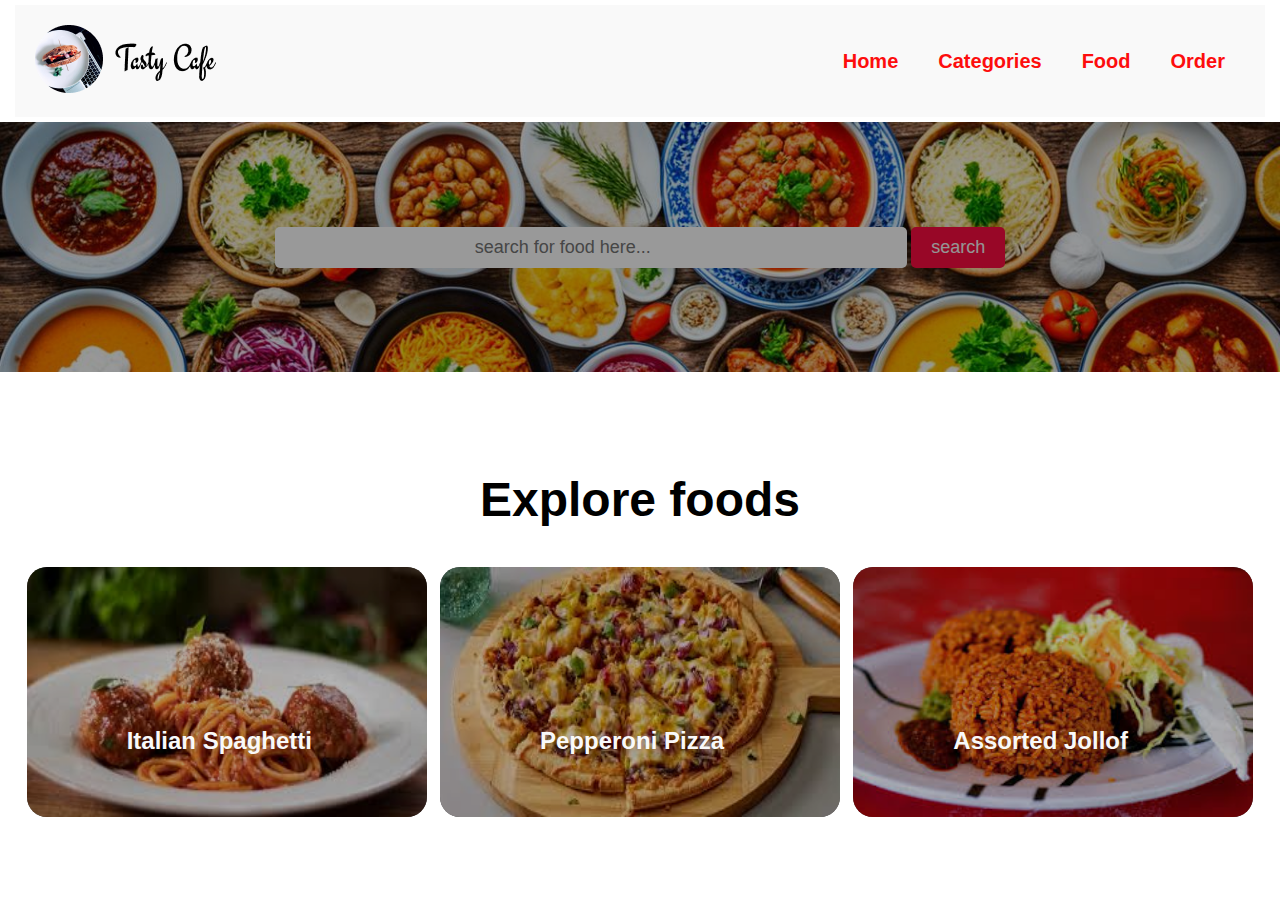
==== index.html @ e0eef6be "initial commit for food cafe website" ====
<!DOCTYPE html>
<html lang="en">
<head>
    <meta charset="UTF-8">
    <meta name="viewport" content="width=device-width, initial-scale=1.0">
    <link rel="stylesheet" href="./style.css">
    <title>Food Cafe</title>
</head>
<body>
    <!-- navbar starts here -->
     <section id="navbar">
        <div class="container">
            <div class="logo">
                <a href="">
                    <img src="./images/My_Logo.png" alt="">
                </a>
            </div>
            <div class="menu text-right">
                <ul>
                    <li><a href="./index.html">Home</a></li>
                    <li><a href="/categories.html">Categories</a></li>
                    <li><a href="">Food</a></li>
                    <li><a href="./order.html">Order</a></li>
                    
                </ul>
            </div>
        </div>
     </section>
     <!-- navbar ends here -->


    <!-- search section starts here -->
     <section id="search">
        <div class="container-search">
            <div>
                <input type="text" placeholder="search for food here..." class="search-bar">
                <input type="button" value="search" class="search-button">
            </div>
        </div>
     </section>
    <!-- search section starts here -->

    <!-- explore foods section starts here -->
     <section id="explore">
        <h1>Explore foods</h1>
        <div class="container-explore">
            <div class="food-div">
                <img src="./images/spaghetti.jpg" alt="">
                <h2>Italian Spaghetti</h2>
            </div>

            <div class="food-div">
                <img src="./images/pizza.jpg" alt="">
                <h2>Pepperoni Pizza</h2>
            </div>

            <div class="food-div">
                <img src="./images/jollof.jpg" alt="">
                <h2>Assorted Jollof</h2>
            </div>
            
        </div>
     </section>
    <!-- explore foods section ends here -->
</body>
</html>
---- style.css ----
*{
    padding: 0;
    margin: 0;
    box-sizing: border-box;
}

h1,h2,h3,h4,ul{
    font-family: Poppins,sans-serif;
}


#navbar .container{
    padding: 20px;
    background-color: #f9f9f9;
    margin: 5px 15px;
}

.container{
    display: flex;
    justify-content: space-between;
    align-items: center;
}


ul{
    display: flex;
    align-items: center;
}

ul li{
    list-style: none;
    margin: 0 20px;
    font-size: 20px;
}

ul li a{
    text-decoration: none;
    color: rgb(253, 13, 13);
    font-weight: 600;
}
ul li a:hover{
    color: #000;
}


/* search section start here */

#search{
    width: 100%;
    height: 250px;
    font-family: sans-serif;
    background-color: #000;
}

.container-search{
    background: url(./images/dishes.jpg);
    background-size: cover;
    width: 100%;
    height: 100%;
    display: flex;
    justify-content: center;
    align-items: center;
    opacity: 0.6;
}

.search-bar{
    padding: 10px 200px;
    border-style: none;
    font-size: 18px;
    border-radius: 5px;
    position: relative;
    z-index: 1;
}

.search-button{
    padding: 10px 20px;
    border-style: none;
    font-size: 18px;
    border-radius: 5px;
    background-color: rgb(253, 13, 65);
    position: relative;
    color: #f9f9f9;
    z-index: 2;
}

.search-button:hover{
    background-color: blue;
}

/* search section ends here */

#explore{
    padding: 100px 20px;
}

#explore h1{
    text-align: center;
    font-size: 3.0rem;
    margin-bottom: 40px;
}


.container-explore{
    display: flex;
    justify-content: space-around;
    align-items: center;
}

.food-div{
    width: 400px;
    height: 250px;
    position: relative;
    background-color: #000;
    border-radius: 20px;
    /* background-color: red; */
}

.food-div img{
    border-radius: 20px;
    width: 100%;
    height: 100%;
    opacity: 0.7;
}

.food-div h2{
    position: absolute;
    display: inline-block;
    left: 100px;
    top: 160px;
    color: #f9f9f9;
    font-family: sans-serif;
    font-weight: bold;
}
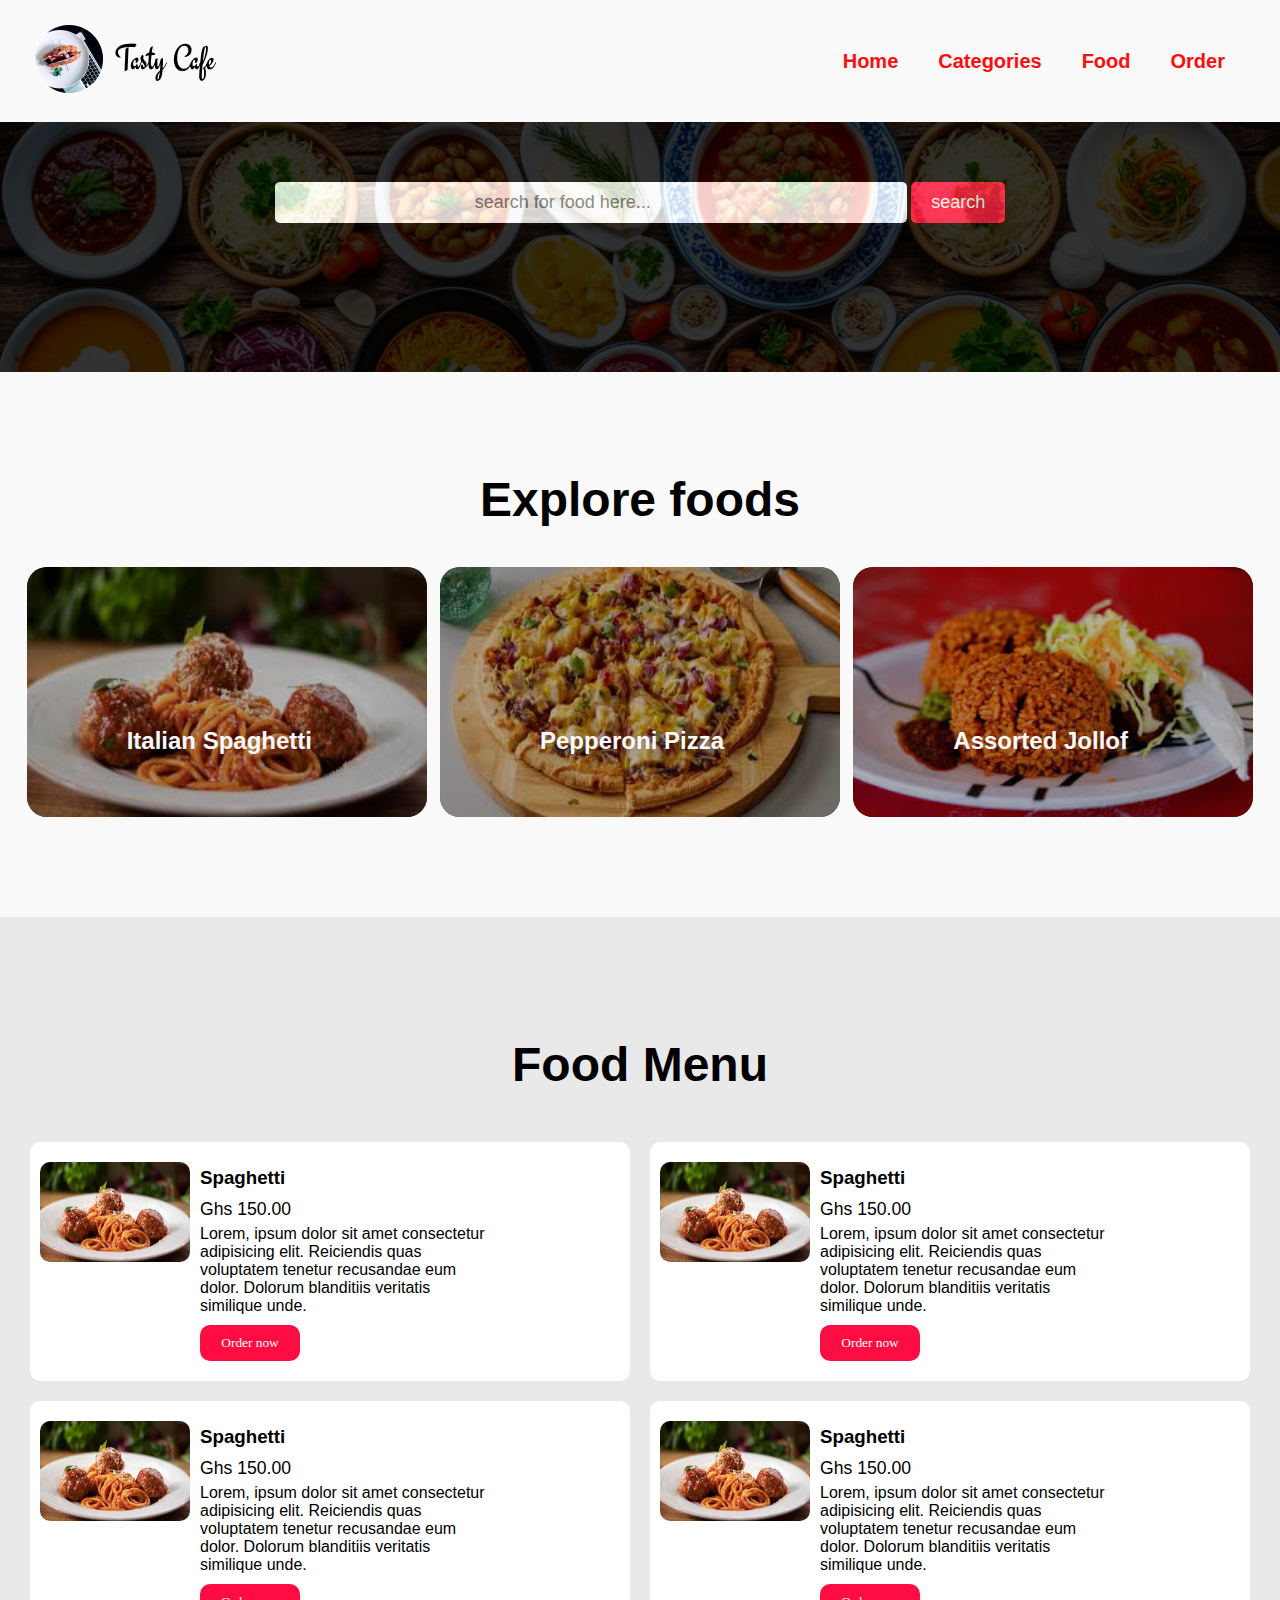
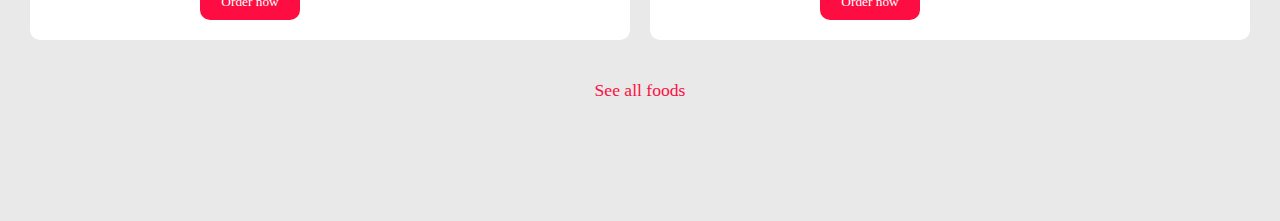
==== commit 5fbb0036: "finished the food menu section" ====
--- a/index.html
+++ b/index.html
@@ -1,66 +1,139 @@
 <!DOCTYPE html>
 <html lang="en">
-<head>
-    <meta charset="UTF-8">
-    <meta name="viewport" content="width=device-width, initial-scale=1.0">
-    <link rel="stylesheet" href="./style.css">
+  <head>
+    <meta charset="UTF-8" />
+    <meta name="viewport" content="width=device-width, initial-scale=1.0" />
+    <link rel="stylesheet" href="./style.css" />
     <title>Food Cafe</title>
-</head>
-<body>
+  </head>
+  <body>
     <!-- navbar starts here -->
-     <section id="navbar">
-        <div class="container">
-            <div class="logo">
-                <a href="">
-                    <img src="./images/My_Logo.png" alt="">
-                </a>
-            </div>
-            <div class="menu text-right">
-                <ul>
-                    <li><a href="./index.html">Home</a></li>
-                    <li><a href="/categories.html">Categories</a></li>
-                    <li><a href="">Food</a></li>
-                    <li><a href="./order.html">Order</a></li>
-                    
-                </ul>
-            </div>
+    <section id="navbar">
+      <div class="container">
+        <div class="logo">
+          <a href="">
+            <img src="./images/My_Logo.png" alt="" />
+          </a>
         </div>
-     </section>
-     <!-- navbar ends here -->
-
+        <div class="menu text-right">
+          <ul>
+            <li><a href="./index.html">Home</a></li>
+            <li><a href="/categories.html">Categories</a></li>
+            <li><a href="">Food</a></li>
+            <li><a href="./order.html">Order</a></li>
+          </ul>
+        </div>
+      </div>
+    </section>
+    <!-- navbar ends here -->
 
     <!-- search section starts here -->
-     <section id="search">
-        <div class="container-search">
-            <div>
-                <input type="text" placeholder="search for food here..." class="search-bar">
-                <input type="button" value="search" class="search-button">
-            </div>
+    <section id="search">
+      <div class="container-search">
+        <div>
+          <input
+            type="text"
+            placeholder="search for food here..."
+            class="search-bar"
+          />
+          <input type="button" value="search" class="search-button" />
         </div>
-     </section>
+      </div>
+    </section>
     <!-- search section starts here -->
 
     <!-- explore foods section starts here -->
-     <section id="explore">
-        <h1>Explore foods</h1>
-        <div class="container-explore">
-            <div class="food-div">
-                <img src="./images/spaghetti.jpg" alt="">
-                <h2>Italian Spaghetti</h2>
+    <section id="explore">
+      <h1>Explore foods</h1>
+      <div class="container-explore">
+        <div class="food-div">
+          <img src="./images/spaghetti.jpg" alt="" />
+          <h2>Italian Spaghetti</h2>
+        </div>
+
+        <div class="food-div">
+          <img src="./images/pizza.jpg" alt="" />
+          <h2>Pepperoni Pizza</h2>
+        </div>
+
+        <div class="food-div">
+          <img src="./images/jollof.jpg" alt="" />
+          <h2>Assorted Jollof</h2>
+        </div>
+      </div>
+    </section>
+    <!-- explore foods section ends here -->
+
+    <!-- food menu starts here -->
+    <section id="food-menu">
+        <h1>Food Menu</h1>
+      <div class="food-menu-container">
+        <div class="food">
+          <div class="food-img">
+            <img src="./images/spaghetti.jpg" alt="" />
+          </div>
+          <div class="food-info">
+            <h3 class="food-name">Spaghetti</h3>
+            <p class="food-price">Ghs 150.00</p>
+            <p class="food-description">
+              Lorem, ipsum dolor sit amet consectetur adipisicing elit.
+              Reiciendis quas voluptatem tenetur recusandae eum dolor. Dolorum
+              blanditiis veritatis similique unde.
+            </p>
+            <button class="btn">Order now</button>
+          </div>
+        </div>
+        <div class="food">
+            <div class="food-img">
+              <img src="./images/spaghetti.jpg" alt="" />
             </div>
-
-            <div class="food-div">
-                <img src="./images/pizza.jpg" alt="">
-                <h2>Pepperoni Pizza</h2>
+            <div class="food-info">
+              <h3 class="food-name">Spaghetti</h3>
+              <p class="food-price">Ghs 150.00</p>
+              <p class="food-description">
+                Lorem, ipsum dolor sit amet consectetur adipisicing elit.
+                Reiciendis quas voluptatem tenetur recusandae eum dolor. Dolorum
+                blanditiis veritatis similique unde.
+              </p>
+              <button class="btn">Order now</button>
             </div>
-
-            <div class="food-div">
-                <img src="./images/jollof.jpg" alt="">
-                <h2>Assorted Jollof</h2>
+        </div>
+        <div class="food">
+            <div class="food-img">
+              <img src="./images/spaghetti.jpg" alt="" />
             </div>
-            
+            <div class="food-info">
+              <h3 class="food-name">Spaghetti</h3>
+              <p class="food-price">Ghs 150.00</p>
+              <p class="food-description">
+                Lorem, ipsum dolor sit amet consectetur adipisicing elit.
+                Reiciendis quas voluptatem tenetur recusandae eum dolor. Dolorum
+                blanditiis veritatis similique unde.
+              </p>
+              <button class="btn">Order now</button>
+            </div>
         </div>
-     </section>
-    <!-- explore foods section ends here -->
-</body>
-</html>+        <div class="food">
+              <div class="food-img">
+                <img src="./images/spaghetti.jpg" alt="" />
+              </div>
+              <div class="food-info">
+                <h3 class="food-name">Spaghetti</h3>
+                <p class="food-price">Ghs 150.00</p>
+                <p class="food-description">
+                  Lorem, ipsum dolor sit amet consectetur adipisicing elit.
+                  Reiciendis quas voluptatem tenetur recusandae eum dolor. Dolorum
+                  blanditiis veritatis similique unde.
+                </p>
+                <button class="btn">Order now</button>
+              </div>
+        </div>
+      </div>
+      <p class="cta-text">
+        <a href="">
+            See all foods
+        </a>
+    </p>
+    </section>
+  </body>
+</html>
--- a/style.css
+++ b/style.css
@@ -4,8 +4,16 @@
     box-sizing: border-box;
 }
 
+html{
+    background-color: #f9f9f9;
+}
+
 h1,h2,h3,h4,ul{
     font-family: Poppins,sans-serif;
+}
+
+p{
+    font-family: sans-serif;
 }
 
 
@@ -49,27 +57,31 @@
     width: 100%;
     height: 250px;
     font-family: sans-serif;
-    background-color: #000;
-}
-
-.container-search{
     background: url(./images/dishes.jpg);
     background-size: cover;
+}
+
+
+.container-search{
     width: 100%;
     height: 100%;
     display: flex;
     justify-content: center;
-    align-items: center;
-    opacity: 0.6;
-}
+    position: relative;
+    opacity: 0.8;
+    background-color: #000;
+}
+
 
 .search-bar{
     padding: 10px 200px;
     border-style: none;
     font-size: 18px;
     border-radius: 5px;
-    position: relative;
     z-index: 1;
+    position: relative;
+    top: 60px;
+    opacity: 1;
 }
 
 .search-button{
@@ -78,9 +90,10 @@
     font-size: 18px;
     border-radius: 5px;
     background-color: rgb(253, 13, 65);
-    position: relative;
     color: #f9f9f9;
-    z-index: 2;
+    opacity: 1;
+    position: relative;
+    top: 60px;
 }
 
 .search-button:hover{
@@ -132,3 +145,106 @@
     font-weight: bold;
 }
 
+
+
+/* food menu section starts here */
+
+#food-menu{
+    padding: 120px 20px;
+    background-color: #e9e9e9;
+}
+
+#food-menu h1{
+    text-align: center;
+    font-size: 3.0rem;
+    margin-bottom: 40px;
+}
+
+
+.food-menu-container {
+    display: flex;
+    flex-wrap: wrap;
+    justify-content: space-between; /* Optional: ensures even spacing */
+}
+
+.food {
+    display: flex;
+    flex-basis: calc(50% - 20px); 
+    padding: 20px 10px;
+    background-color: white;
+    margin: 10px; 
+    border-radius: 10px;
+    box-sizing: border-box;
+    box-shadow: 0 0 0.7 #000;
+}
+
+.food-info{
+    display: flex;
+    flex-direction: column;
+    justify-content: space-between;
+    margin: 0 10px;
+}
+
+.food-img{
+    width: 50%;
+}
+
+.food-img img{
+    width: 150px;
+    height: 100px;
+    border-radius: 10px;
+}
+
+.btn{
+    width: 100px;
+    padding: 10px 10px;
+    margin-top: 10px;
+    font-family: Poppins;
+    border-style: none;
+    border-radius: 10px;
+    background-color: rgb(253, 13, 65);
+    color: #fff;
+    font-weight: 500;
+}
+
+.cta-text a{
+    text-decoration: none;
+    text-align: center;
+    margin-top: 30px;
+    font-size: 1.10rem;
+    font-family: poppins;
+    color: rgb(253, 13, 65);
+    font-weight: 500;
+}
+
+
+.cta-text{
+    text-align: center;
+    margin-top: 30px;
+    font-size: 1.10rem;
+    font-family: poppins;
+    color: rgb(253, 13, 65);
+    font-weight: 500;
+}
+
+
+
+.cta-text a:hover{
+    text-decoration: underline;
+    color: blue;
+}
+
+
+.food-name, .food-price{
+    margin: 5px 0;
+}
+
+.food-price{
+    font-size: 1.10rem;
+    font-weight: 500;
+}
+
+.food-description{
+    width: 70%;
+}
+/* food menu section ends here */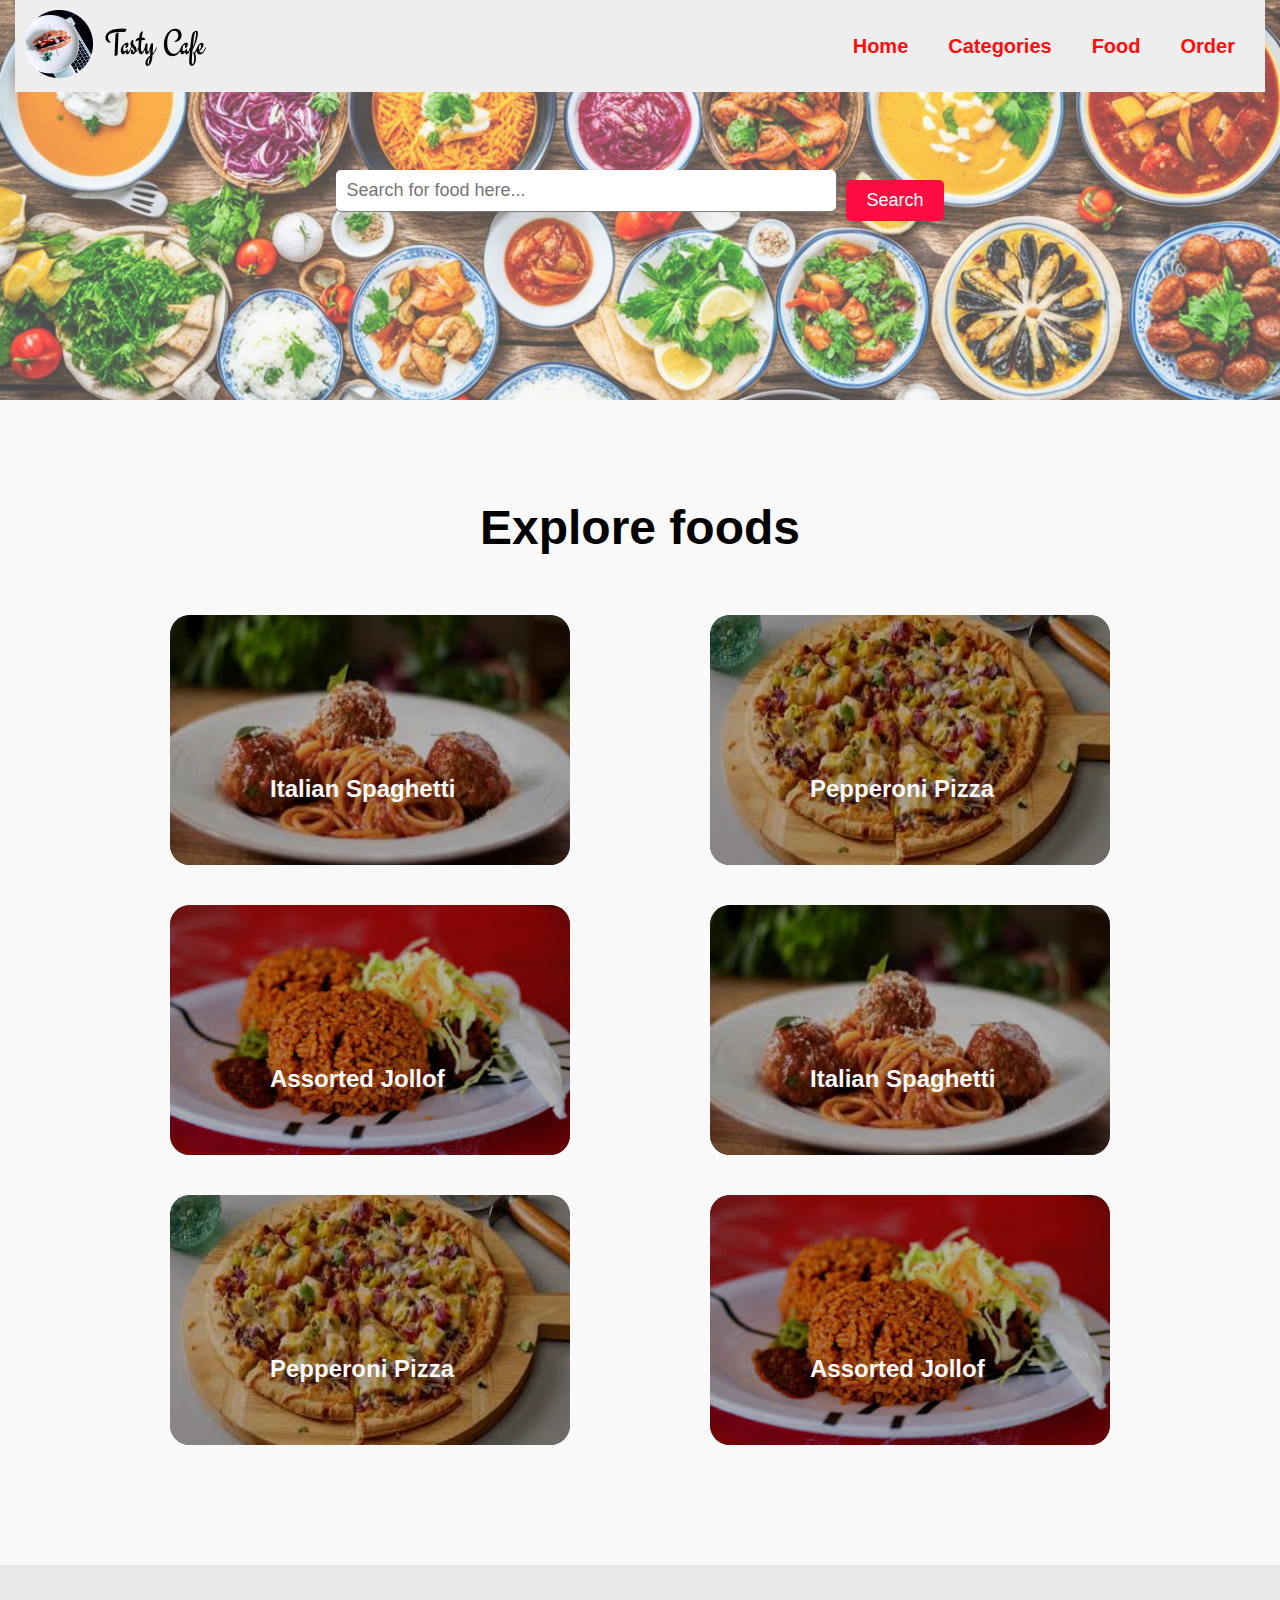
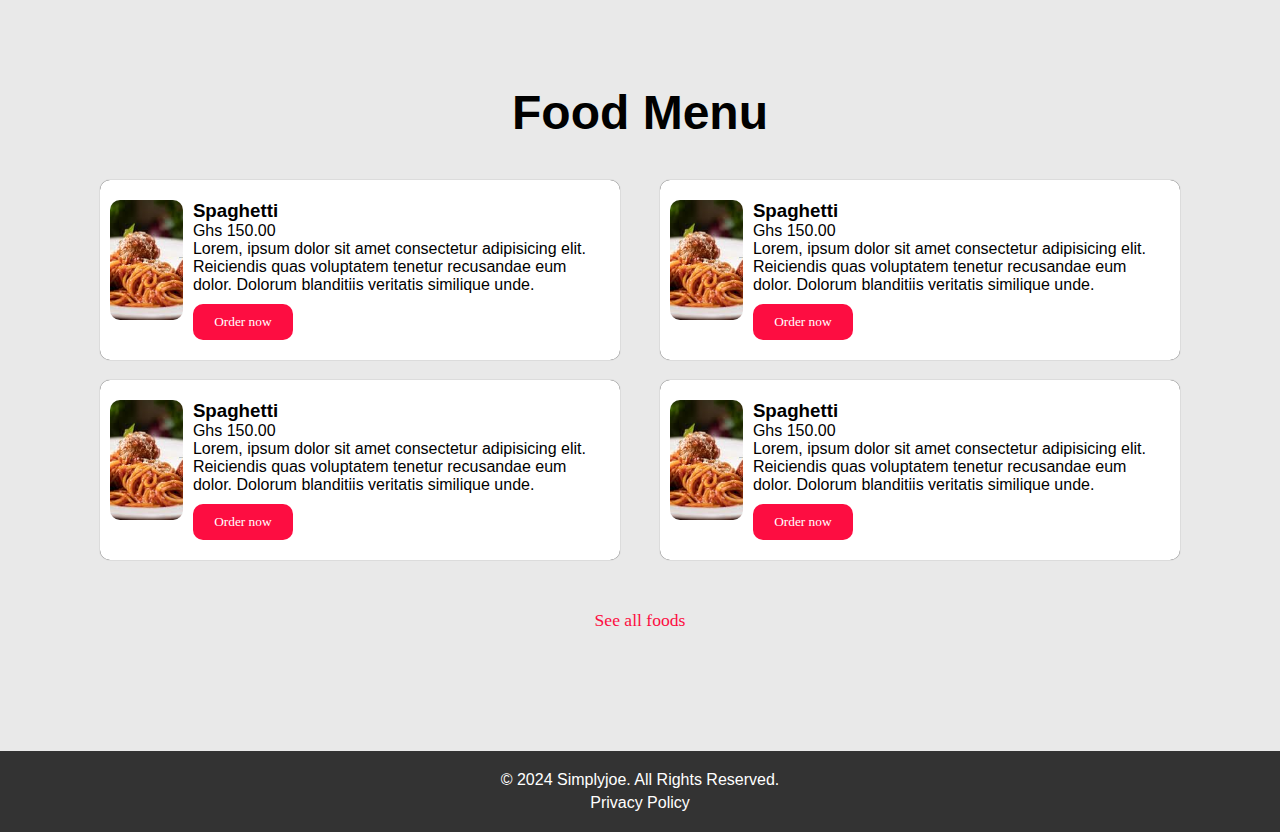
==== commit 45f386cf: "updated" ====
--- a/index.html
+++ b/index.html
@@ -28,16 +28,10 @@
     <!-- navbar ends here -->
 
     <!-- search section starts here -->
-    <section id="search">
-      <div class="container-search">
-        <div>
-          <input
-            type="text"
-            placeholder="search for food here..."
-            class="search-bar"
-          />
-          <input type="button" value="search" class="search-button" />
-        </div>
+    <section id="search" class="search-section">
+      <div class="search__container">
+        <input type="text" placeholder="Search for food here..." class="search__input" />
+        <button class="search__button">Search</button>
       </div>
     </section>
     <!-- search section starts here -->
@@ -60,6 +54,22 @@
           <img src="./images/jollof.jpg" alt="" />
           <h2>Assorted Jollof</h2>
         </div>
+
+        <div class="food-div">
+          <img src="./images/spaghetti.jpg" alt="" />
+          <h2>Italian Spaghetti</h2>
+        </div>
+
+        <div class="food-div">
+          <img src="./images/pizza.jpg" alt="" />
+          <h2>Pepperoni Pizza</h2>
+        </div>
+
+        <div class="food-div">
+          <img src="./images/jollof.jpg" alt="" />
+          <h2>Assorted Jollof</h2>
+        </div>
+
       </div>
     </section>
     <!-- explore foods section ends here -->
@@ -135,5 +145,11 @@
         </a>
     </p>
     </section>
+
+    <!-- Footer Section -->
+    <footer>
+      <p>&copy; 2024 Simplyjoe. All Rights Reserved.</p>
+      <a href="#">Privacy Policy</a>
+  </footer>
   </body>
 </html>
--- a/style.css
+++ b/style.css
@@ -1,201 +1,222 @@
-*{
+/* Base Styles */
+* {
     padding: 0;
     margin: 0;
     box-sizing: border-box;
-}
-
-html{
+  }
+  
+  html {
     background-color: #f9f9f9;
-}
-
-h1,h2,h3,h4,ul{
-    font-family: Poppins,sans-serif;
-}
-
-p{
+  }
+  
+  h1, h2, h3, h4, ul {
+    font-family: Poppins, sans-serif;
+  }
+  
+  p {
     font-family: sans-serif;
-}
-
-
-#navbar .container{
-    padding: 20px;
-    background-color: #f9f9f9;
-    margin: 5px 15px;
-}
-
-.container{
+  }
+  
+  #navbar {
+    position: fixed;
+    z-index: 3;
+    width: 100%;
+  }
+  
+  #navbar .container {
+    padding: 10px;
+    background-color: #eee;
+    margin: 0 15px;
+  }
+  
+  .container {
     display: flex;
     justify-content: space-between;
     align-items: center;
-}
-
-
-ul{
-    display: flex;
-    align-items: center;
-}
-
-ul li{
+  }
+  
+  ul {
+    display: flex;
+    align-items: center;
+  }
+  
+  ul li {
     list-style: none;
     margin: 0 20px;
     font-size: 20px;
-}
-
-ul li a{
+  }
+  
+  ul li a {
     text-decoration: none;
     color: rgb(253, 13, 13);
     font-weight: 600;
-}
-ul li a:hover{
+  }
+  
+  ul li a:hover {
     color: #000;
-}
-
-
-/* search section start here */
-
-#search{
+  }
+
+  /* Hamburger styles */
+.hamburger {
+    display: none;
+    flex-direction: column;
+    cursor: pointer;
+    z-index: 4;
+  }
+  
+  .hamburger span {
+    width: 30px;
+    height: 3px;
+    background-color: rgb(253, 13, 65);
+    margin: 5px;
+    transition: 0.4s;
+  }
+  
+  /* Search Section */
+  .search-section {
     width: 100%;
-    height: 250px;
-    font-family: sans-serif;
-    background: url(./images/dishes.jpg);
-    background-size: cover;
-}
-
-
-.container-search{
+    height: 400px;
+    display: flex;
+    justify-content: center;
+    align-items: center;
+    position: relative;
+    overflow: hidden;
+  }
+  
+  .search-section::before {
+    content: "";
+    position: absolute;
+    top: 0;
+    left: 0;
     width: 100%;
     height: 100%;
+    background: url('./images/dishes.jpg') no-repeat center center/cover;
+    opacity: 0.7;
+    z-index: -1;
+    background-color: #000;
+  }
+  
+  .search__container {
     display: flex;
     justify-content: center;
-    position: relative;
-    opacity: 0.8;
-    background-color: #000;
-}
-
-
-.search-bar{
-    padding: 10px 200px;
-    border-style: none;
+    align-items: center;
+    padding: 20px;
+    border-radius: 10px;
+  }
+  
+  .search__input {
+    padding: 10px;
     font-size: 18px;
     border-radius: 5px;
-    z-index: 1;
-    position: relative;
-    top: 60px;
-    opacity: 1;
-}
-
-.search-button{
+    border: none;
+    margin-right: 10px;
+    width: 500px;
+  }
+  
+  .search__button {
     padding: 10px 20px;
-    border-style: none;
+    border: none;
     font-size: 18px;
     border-radius: 5px;
     background-color: rgb(253, 13, 65);
-    color: #f9f9f9;
-    opacity: 1;
-    position: relative;
-    top: 60px;
-}
-
-.search-button:hover{
+    color: white;
+    cursor: pointer;
+  }
+  
+  .search__button:hover {
     background-color: blue;
-}
-
-/* search section ends here */
-
-#explore{
-    padding: 100px 20px;
-}
-
-#explore h1{
+  }
+  
+  /* Explore Section */
+  #explore {
+    padding: 100px 100px;
+  }
+  
+  #explore h1 {
     text-align: center;
     font-size: 3.0rem;
     margin-bottom: 40px;
-}
-
-
-.container-explore{
+  }
+  
+  .container-explore {
     display: flex;
     justify-content: space-around;
     align-items: center;
-}
-
-.food-div{
+    flex-wrap: wrap;
+  }
+  
+  .food-div {
+    margin: 20px 0;
     width: 400px;
     height: 250px;
     position: relative;
     background-color: #000;
     border-radius: 20px;
-    /* background-color: red; */
-}
-
-.food-div img{
+  }
+  
+  .food-div img {
     border-radius: 20px;
     width: 100%;
     height: 100%;
     opacity: 0.7;
-}
-
-.food-div h2{
+  }
+  
+  .food-div h2 {
     position: absolute;
-    display: inline-block;
     left: 100px;
     top: 160px;
     color: #f9f9f9;
     font-family: sans-serif;
     font-weight: bold;
-}
-
-
-
-/* food menu section starts here */
-
-#food-menu{
-    padding: 120px 20px;
+  }
+  
+  /* Food Menu Section */
+  #food-menu {
+    padding: 120px 100px;
     background-color: #e9e9e9;
-}
-
-#food-menu h1{
+  }
+  
+  #food-menu h1 {
     text-align: center;
     font-size: 3.0rem;
     margin-bottom: 40px;
-}
-
-
-.food-menu-container {
+  }
+  
+  .food-menu-container {
     display: flex;
     flex-wrap: wrap;
-    justify-content: space-between; /* Optional: ensures even spacing */
-}
-
-.food {
-    display: flex;
-    flex-basis: calc(50% - 20px); 
+    justify-content: space-between;
+  }
+  
+  .food {
+    display: flex;
+    flex-basis: calc(50% - 20px);
     padding: 20px 10px;
     background-color: white;
-    margin: 10px; 
     border-radius: 10px;
+    margin-bottom: 20px;
     box-sizing: border-box;
-    box-shadow: 0 0 0.7 #000;
-}
-
-.food-info{
+    box-shadow: 0 0 0.7px #000;
+  }
+  
+  .food-info {
     display: flex;
     flex-direction: column;
     justify-content: space-between;
     margin: 0 10px;
-}
-
-.food-img{
+  }
+  
+  .food-img {
     width: 50%;
-}
-
-.food-img img{
+  }
+  
+  .food-img img {
     width: 150px;
     height: 100px;
     border-radius: 10px;
-}
-
-.btn{
+  }
+  
+  .btn {
     width: 100px;
     padding: 10px 10px;
     margin-top: 10px;
@@ -205,9 +226,9 @@
     background-color: rgb(253, 13, 65);
     color: #fff;
     font-weight: 500;
-}
-
-.cta-text a{
+  }
+  
+  .cta-text a {
     text-decoration: none;
     text-align: center;
     margin-top: 30px;
@@ -215,36 +236,266 @@
     font-family: poppins;
     color: rgb(253, 13, 65);
     font-weight: 500;
-}
-
-
-.cta-text{
+  }
+  
+  .cta-text {
     text-align: center;
     margin-top: 30px;
-    font-size: 1.10rem;
-    font-family: poppins;
-    color: rgb(253, 13, 65);
-    font-weight: 500;
-}
-
-
-
-.cta-text a:hover{
+  }
+  
+  .cta-text a:hover {
     text-decoration: underline;
     color: blue;
-}
-
-
-.food-name, .food-price{
-    margin: 5px 0;
-}
-
-.food-price{
-    font-size: 1.10rem;
+  }
+  
+  /* Socials Section */
+  #socials {
+    padding: 30px 0;
+  }
+  
+  #socials .socials-container {
+    display: flex;
+    justify-content: center;
+    align-items: center;
+  }
+  
+  .social-item {
+    margin: 0 10px;
+  }
+  
+  .social-item img {
+    width: 40px;
+  }
+
+/* Order Form Styling */
+#form {
+    padding: 80px 50px;
+    position: relative;
+    top: 50px;
+}
+
+#form h1 {
+    text-align: center;
+    font-size: 2.5rem;
+    margin-bottom: 30px;
+    font-family: Poppins, sans-serif;
+}
+
+fieldset {
+    padding: 50px 20px;
+    width: 70%;
+    margin: 50px auto;
+    border-radius: 5px;
+    display: flex;
+    flex-direction: column;
+    align-items: center;
+    background-color: rgb(231, 227, 227);
+    box-shadow: 0.9px 1px 1px #7a7979;
+    border-width: 0;
+}
+
+legend {
+    background-color: gray;
+    padding: 5px;
+    color: #fff;
+    font-family: Poppins, sans-serif;
+}
+
+label {
+    font-size: 18px;
+    font-family: Poppins, sans-serif;
+    margin-top: 10px;
+    margin-bottom: 2px;
     font-weight: 500;
-}
-
-.food-description{
-    width: 70%;
-}
-/* food menu section ends here */+    align-self: flex-start;
+}
+
+input, textarea {
+    width: 100%;
+    padding: 12px 20px;
+    margin-bottom: 20px;
+    border-width: 0;
+    box-shadow: 0.9px 1px 1px #7a7979;
+    border-radius: 5px;
+    font-family: Poppins, sans-serif;
+}
+
+textarea {
+    height: 120px;
+}
+
+.food-img {
+    width: 200px;
+    height: 120px;
+    margin-bottom: 20px;
+}
+
+.food-img img {
+    width: 100%;
+    height: 100%;
+    object-fit: cover;
+}
+
+.btn-order {
+    padding: 12px 30px;
+    color: #fff;
+    background-color: rgb(253, 13, 65);
+    font-family: Poppins, sans-serif;
+    border-radius: 5px;
+    cursor: pointer;
+    transition: background-color 0.3s ease;
+}
+
+.btn-order:hover {
+    background-color: rgb(220, 0, 50);
+}
+
+/* form styling ends */
+
+  /*Footer Styling */
+  
+    footer {
+        text-align: center;
+        padding: 20px 0;
+        background-color: #333;
+        color: #fff;
+        font-family: Poppins, sans-serif;
+        /* position: absolute; */
+        bottom: 0;
+        width: 100%;
+    }
+
+    footer p {
+        margin: 0;
+    }
+
+    footer a {
+        color: #fff;
+        text-decoration: none;
+        font-weight: 500;
+        margin-top: 5px;
+        display: block;
+    }
+
+    footer a:hover {
+        text-decoration: underline;
+    }
+  
+  /* Media Queries */
+  @media (max-width: 768px) {
+    #explore {
+      padding: 50px 20px;
+    }
+  
+    .food-div {
+      width: 300px;
+      height: 200px;
+    }
+  
+    .container-explore {
+      justify-content: center;
+    }
+  
+    #food-menu {
+      padding: 50px 20px;
+    }
+  
+    .food {
+      flex-direction: column;
+      align-items: center;
+    }
+  
+    .food-info {
+      text-align: center;
+    }
+  
+    .btn {
+      width: 80px;
+      padding: 5px 10px;
+    }
+  
+    .food-img img {
+      width: 120px;
+      height: 80px;
+    }
+
+    .nav-links {
+        display: none;
+        flex-direction: column;
+        background-color: #eee;
+        position: absolute;
+        top: 70px;
+        right: 0;
+        width: 100%;
+        height: calc(100vh - 70px);
+        align-items: center;
+        justify-content: space-evenly;
+        z-index: 3;
+      }
+    
+      /* Display the hamburger */
+      .hamburger {
+        display: flex;
+      }
+    
+      /* Show the menu when active */
+      .nav-links.active {
+        display: flex;
+      }
+  }
+  
+  @media (max-width: 480px) {
+    #navbar .container {
+      flex-direction: column;
+    }
+  
+    ul {
+      flex-direction: column;
+      margin-top: 10px;
+    }
+  
+    ul li {
+      margin: 10px 0;
+    }
+  
+    .search__input {
+      width: 100%;
+    }
+  
+    #explore {
+      padding: 30px 10px;
+    }
+  
+    .food-div {
+      width: 250px;
+      height: 150px;
+    }
+  
+    #food-menu {
+      padding: 30px 10px;
+    }
+  
+    .food {
+      flex-direction: column;
+      align-items: center;
+    }
+  
+    .food-img img {
+      width: 100px;
+      height: 60px;
+    }
+  
+    .btn {
+      width: 60px;
+      padding: 5px;
+    }
+  
+    .cta-text a {
+      font-size: 1rem;
+    }
+  
+    .social-item img {
+      width: 30px;
+    }
+  }
+  